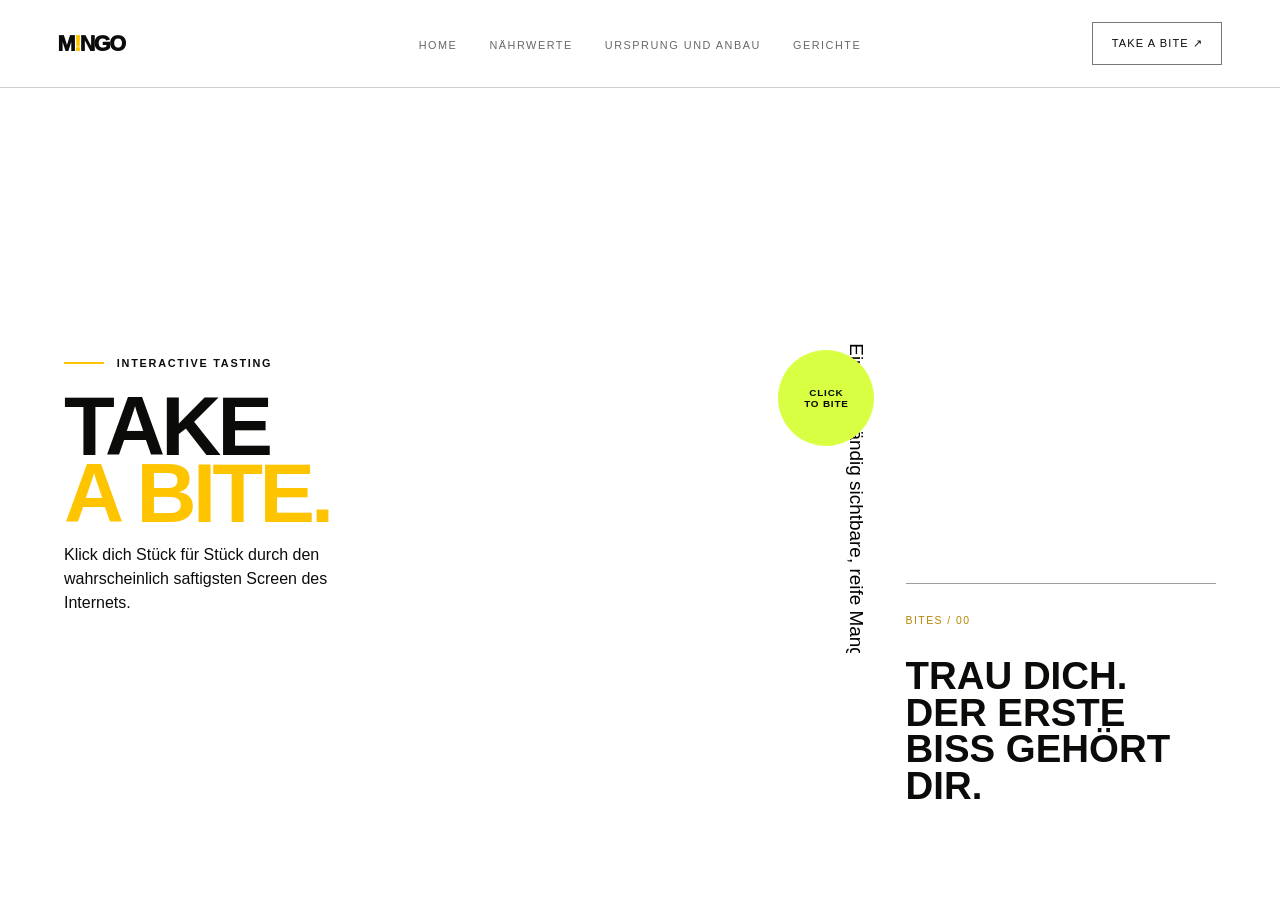
==== bite.html @ fc7bf88c "Add files via upload" ====
<!DOCTYPE html>
<html lang="de">

<head>
    <meta charset="UTF-8">
    <meta name="viewport" content="width=device-width, initial-scale=1.0">
    <title>Take a Bite – M!NGO</title>
    <link rel="stylesheet" href="styles.css">
    <script src="script.js" defer></script>
</head>

<body class="bite-page">

    <main>

        <nav class="site-nav" aria-label="Hauptnavigation">

            <a class="brand" href="index.html">M<span>!</span>NGO</a>

            <ul class="nav-links">
                <li><a href="index.html">Home</a></li>
                <li><a href="nutrition.html">Nährwerte</a></li>
                <li><a href="ursprung.html">Ursprung und Anbau</a></li>
                <li><a href="gerichte.html">Gerichte</a></li>
            </ul>

            <a class="nav-cta active" href="bite.html">Take a bite ↗</a>

        </nav>

        <header class="bite-intro">

            <p class="eyebrow">
                <span></span>
                Interactive tasting
            </p>

            <h1>
                TAKE<br>
                <em>A BITE.</em>
            </h1>

            <p>
                Klick dich Stück für Stück durch den wahrscheinlich saftigsten Screen des Internets.
            </p>

        </header>

        <section class="bite-stage" aria-label="Interaktive Mango">

            <button
                class="bite-target"
                id="bite-target"
                type="button"
                aria-label="Ein Stück von der Mango abbeißen"
            >

                <span class="mango-frame">
                    <img
                        id="bite-image"
                        src="assets/bite-mango.png"
                        alt="Eine vollständig sichtbare, reife Mango"
                    >

                    <span class="bite-marks" aria-hidden="true">
                        <span class="bite-mark bite-mark-one"></span>
                        <span class="bite-mark bite-mark-two"></span>
                        <span class="bite-mark bite-mark-three"></span>
                        <span class="bite-mark bite-mark-four"></span>
                        <span class="bite-mark bite-mark-five"></span>
                    </span>
                </span>

                <span class="click-orbit" id="click-orbit">
                    CLICK<br>
                    TO BITE
                </span>

            </button>

        </section>

        <section class="bite-status" aria-live="polite">

            <p id="bite-count">BITES / 00</p>
            <h2 id="bite-message">Trau dich. Der erste Biss gehört dir.</h2>
            <button id="reset-bite" type="button" hidden>Noch eine Mango ↻</button>

        </section>

    </main>

</body>

</html>
---- styles.css ----
:root {
  --ink: #0b0b09;
  --paper: #f2efe5;
  --mango: #ffc400;
  --acid: #d9ff43;
  --line: rgba(255, 255, 255, 0.22);
  --background: var(--paper);
  --foreground: var(--ink);
  --card: #f8f5eb;
  --card-foreground: var(--ink);
  --popover: #f8f5eb;
  --popover-foreground: var(--ink);
  --primary: var(--ink);
  --primary-foreground: #fff;
  --secondary: var(--mango);
  --secondary-foreground: var(--ink);
  --muted: #ddd8c8;
  --muted-foreground: #5e5b52;
  --accent: var(--acid);
  --accent-foreground: var(--ink);
  --destructive: #d83a20;
  --border: #bdb8a9;
  --input: #bdb8a9;
  --ring: var(--mango);
  --radius: 0.25rem;
}

* {
  box-sizing: border-box;
}

html {
  scroll-behavior: smooth;
}

body {
  margin: 0;
  background: var(--paper);
  color: var(--ink);
  font-family: Arial, Helvetica, sans-serif;
}

a {
  color: inherit;
  text-decoration: none;
}

.hero {
  position: relative;
  min-height: 100svh;
  overflow: hidden;
  isolation: isolate;
  background: #fff;
  color: var(--ink);
}

.hero-image {
  position: absolute;
  inset: 0;
  z-index: -3;
  background: url('assets/hero-mango.png') center/cover no-repeat;
  animation: heroReveal 1.2s cubic-bezier(.16, 1, .3, 1) both;
}

.hero::after {
  content: '';
  position: absolute;
  inset: 0;
  z-index: -2;
  background: linear-gradient(90deg, rgba(255, 255, 255, .96) 0%, rgba(255, 255, 255, .76) 48%, rgba(255, 255, 255, .12));
}

.hero-glow {
  position: absolute;
  z-index: -1;
  width: 30rem;
  height: 30rem;
  left: -20rem;
  top: 25%;
  border-radius: 48% 52% 42% 58%;
  background: var(--mango);
  transform: rotate(-17deg);
}

.site-nav {
  height: 88px;
  display: grid;
  grid-template-columns: 1fr auto 1fr;
  align-items: center;
  gap: 2rem;
  padding: 0 4.5vw;
  border-bottom: 1px solid var(--line);
  position: relative;
  z-index: 10;
}

.brand {
  font-size: 1.35rem;
  font-weight: 950;
  letter-spacing: -.07em;
}

.brand span {
  color: var(--mango);
}

.nav-links {
  display: flex;
  gap: clamp(1.1rem, 2.5vw, 3rem);
  margin: 0;
  padding: 0;
  list-style: none;
}

.nav-links a {
  font-size: .68rem;
  text-transform: uppercase;
  letter-spacing: .14em;
  padding: .5rem 0;
  color: rgba(11, 11, 9, .62);
}

.nav-links a:hover,
.nav-links a.active {
  color: var(--ink);
}

.nav-links a.active {
  border-bottom: 2px solid var(--mango);
}

.nav-cta {
  justify-self: end;
  font-size: .69rem;
  letter-spacing: .1em;
  text-transform: uppercase;
  border: 1px solid rgba(11, 11, 9, .55);
  padding: .85rem 1.15rem;
  transition: .25s ease;
}

.nav-cta:hover {
  background: var(--mango);
  color: var(--ink);
  border-color: var(--mango);
}

.page-dark .nav-links a,
.bite-page .nav-links a,
.origin-page .nav-links a,
.dishes-page .nav-links a {
  color: rgba(255, 255, 255, .66);
}

.page-dark .nav-links a:hover,
.page-dark .nav-links a.active,
.bite-page .nav-links a:hover,
.bite-page .nav-links a.active,
.origin-page .nav-links a:hover,
.origin-page .nav-links a.active,
.dishes-page .nav-links a:hover,
.dishes-page .nav-links a.active {
  color: #fff;
}

.page-dark .nav-cta,
.bite-page .nav-cta,
.origin-page .nav-cta,
.dishes-page .nav-cta {
  border-color: rgba(255, 255, 255, .55);
}

.hero-content {
  max-width: 780px;
  padding: clamp(7rem, 16vh, 11rem) 4.5vw 5rem;
}

.eyebrow {
  display: flex;
  align-items: center;
  gap: .8rem;
  margin: 0 0 1.6rem;
  font-size: .68rem;
  font-weight: 700;
  letter-spacing: .16em;
  text-transform: uppercase;
}

.eyebrow span {
  width: 2.5rem;
  height: 2px;
  background: var(--mango);
}

.hero h1,
.manifesto h2 {
  margin: 0;
  font-family: Impact, Haettenschweiler, 'Arial Narrow Bold', sans-serif;
  font-size: clamp(5rem, 11.8vw, 11rem);
  font-weight: 900;
  line-height: .78;
  letter-spacing: -.045em;
  text-transform: uppercase;
}

.hero h1 em,
.manifesto h2 em {
  color: var(--mango);
  font-style: normal;
}

.hero-content h2 {
  max-width: 39rem;
  margin: 2.2rem 0 0 1vw;
  font-size: clamp(1.25rem, 2vw, 1.8rem);
  line-height: 1.2;
}

.hero-copy {
  max-width: 38rem;
  margin: 1rem 0 0 1vw;
  font-size: clamp(1rem, 1.5vw, 1.2rem);
  line-height: 1.55;
  color: rgba(11, 11, 9, .72);
}

.hero-actions {
  display: flex;
  align-items: center;
  gap: 2.3rem;
  margin: 2rem 0 0 1vw;
}

.button-primary {
  display: inline-flex;
  align-items: center;
  gap: 2.5rem;
  padding: 1.15rem 1.3rem;
  background: var(--mango);
  color: var(--ink);
  text-transform: uppercase;
  font-size: .72rem;
  font-weight: 800;
  letter-spacing: .08em;
  transition: transform .2s ease, background .2s ease;
}

.button-primary:hover {
  background: var(--acid);
  transform: translateY(-3px);
}

.button-primary span {
  font-size: 1rem;
}

.hero-content>.button-primary {
  margin: 2rem 0 0 1vw;
}

.hero-actions p {
  margin: 0;
  color: rgba(11, 11, 9, .48);
  text-transform: uppercase;
  font-size: .58rem;
  line-height: 1.5;
  letter-spacing: .13em;
}

.vertical-label {
  position: absolute;
  right: 1.3rem;
  bottom: 2.5rem;
  margin: 0;
  color: rgba(11, 11, 9, .45);
  font-size: .56rem;
  letter-spacing: .18em;
  writing-mode: vertical-rl;
}

.manifesto {
  display: grid;
  grid-template-columns: .35fr 1.4fr .8fr;
  gap: 4vw;
  min-height: 80vh;
  align-items: center;
  padding: 7rem 5vw;
  position: relative;
  overflow: hidden;
}

.manifesto::before,
.manifesto::after {
  content: '';
  position: absolute;
  z-index: -1;
  background: var(--mango);
}

.manifesto::before {
  width: 14rem;
  height: 23rem;
  left: -10rem;
  top: 20%;
  border-radius: 45% 55% 70% 30%;
  transform: rotate(18deg);
}

.manifesto::after {
  width: 13rem;
  height: 13rem;
  right: -9rem;
  bottom: -2rem;
  border-radius: 60% 40% 30% 70%;
}

.section-number {
  align-self: start;
  font-size: .7rem;
  letter-spacing: .12em;
}

.eyebrow.dark {
  margin-bottom: 2.5rem;
  color: #555148;
}

.manifesto h2 {
  font-size: clamp(3.7rem, 7.5vw, 7.5rem);
  line-height: .83;
}

.manifesto-copy {
  align-self: end;
  padding-bottom: 1rem;
}

.manifesto-copy>p {
  font-size: clamp(1.1rem, 1.6vw, 1.45rem);
  line-height: 1.45;
}

.fruit-comparison {
  padding-left: 1.2rem;
  line-height: 1.7;
}

.manifesto-copy a {
  margin-top: 2rem;
  display: flex;
  justify-content: space-between;
  border-bottom: 1px solid var(--ink);
  padding: 0 0 .8rem;
  font-size: .7rem;
  font-weight: 800;
  letter-spacing: .1em;
  text-transform: uppercase;
}

@keyframes heroReveal {
  from {
    opacity: 0;
    transform: scale(1.06);
  }

  to {
    opacity: 1;
    transform: scale(1);
  }
}

@media (max-width: 850px) {
  .site-nav {
    grid-template-columns: 1fr auto;
    height: 74px;
  }

  .nav-links {
    display: none;
  }

  .hero-content {
    padding-top: 16vh;
  }

  .hero h1 {
    font-size: clamp(4.5rem, 20vw, 8rem);
  }

  .hero-image {
    background-position: 63% center;
    opacity: .78;
  }

  .manifesto {
    grid-template-columns: 1fr;
    gap: 2rem;
    min-height: auto;
  }

  .section-number {
    display: none;
  }

  .manifesto-copy {
    max-width: 34rem;
  }
}

@media (max-width: 520px) {
  .site-nav {
    padding-inline: 1.2rem;
  }

  .nav-cta {
    padding: .7rem .8rem;
    font-size: .58rem;
  }

  .hero-content {
    padding-inline: 1.2rem;
  }

  .hero h1 {
    font-size: 4.25rem;
  }

  .hero-copy,
  .hero-actions {
    margin-left: 0;
  }

  .hero-actions {
    align-items: flex-start;
    flex-direction: column;
    gap: 1.2rem;
  }

  .manifesto {
    padding: 5rem 1.2rem;
  }
}

/* Shared editorial pages */
.page-dark,
.bite-page {
  min-height: 100vh;
  background: var(--ink);
  color: #fff;
}

.page-hero {
  padding: clamp(5rem, 10vw, 9rem) 5vw 4rem;
}

.page-hero h1,
.origin-hero h1,
.bite-page header h1,
.home-bite-cta h2 {
  margin: 0;
  font: 900 clamp(4.4rem, 10vw, 9.5rem)/.8 Impact, Haettenschweiler, 'Arial Narrow Bold', sans-serif;
  letter-spacing: -.045em;
  text-transform: uppercase;
}

.page-hero h1 em,
.origin-hero h1 em,
.bite-page header h1 em,
.home-bite-cta h2 em {
  color: var(--mango);
  font-style: normal;
}

.page-hero>p:last-child {
  max-width: 34rem;
  font-size: 1.15rem;
  line-height: 1.5;
}

/* Nutrition */
.nutrition-hero {
  display: grid;
  grid-template-columns: 1.6fr .7fr;
  align-items: end;
  border-bottom: 1px solid rgba(255, 255, 255, .18);
}

.nutrition-hero .eyebrow {
  grid-column: 1 / -1;
}

.nutrition-hero h1 {
  font-size: clamp(4.4rem, 9vw, 9rem);
}

.nutrition-hero>p:last-child {
  padding-bottom: .5rem;
  color: rgba(255, 255, 255, .65);
}

.nutrient-grid {
  display: grid;
  grid-template-columns: repeat(3, 1fr);
}

.nutrient-card {
  position: relative;
  min-height: 25rem;
  padding: 2rem;
  border-right: 1px solid rgba(255, 255, 255, .16);
  border-bottom: 1px solid rgba(255, 255, 255, .16);
  overflow: hidden;
}

.nutrient-card:nth-child(even) {
  background: #151512;
}

.nutrient-card::after {
  content: '';
  position: absolute;
  width: 7rem;
  height: 7rem;
  right: -4rem;
  bottom: -3rem;
  border-radius: 41% 59% 70% 30%;
  background: var(--mango);
  transform: rotate(22deg);
}

.nutrient-id {
  color: rgba(255, 255, 255, .42);
  font-size: .62rem;
  letter-spacing: .14em;
  text-transform: uppercase;
}

.nutrient-value {
  margin: 4rem 0 2rem;
  font: 900 clamp(4rem, 7vw, 7.5rem)/.8 Impact, sans-serif;
  color: var(--mango);
}

.nutrient-value small {
  margin-left: .45rem;
  font: 700 1rem/1 Arial, sans-serif;
  color: #fff;
  text-transform: uppercase;
}

.nutrient-card h2 {
  margin: 0 0 .7rem;
  font-size: 1.25rem;
  text-transform: uppercase;
}

.nutrient-card>p:last-of-type {
  max-width: 22rem;
  color: rgba(255, 255, 255, .6);
  line-height: 1.5;
}

.nutrition-note {
  margin: 0;
  padding: 2rem 5vw 4rem;
  color: rgba(255, 255, 255, .38);
  font-size: .7rem;
}

/* Origin */
.origin-page {
  color: #fff;
  background: #07120b url('assets/mangoTree.png') center top/cover fixed no-repeat;
}

.origin-page::before {
  content: '';
  position: fixed;
  inset: 0;
  z-index: 0;
  background: rgba(2, 10, 5, .66);
  pointer-events: none;
}

.origin-page>* {
  position: relative;
  z-index: 1;
}

.origin-hero {
  min-height: 78vh;
  display: grid;
  grid-template-columns: 1.35fr .65fr;
  align-items: end;
  gap: 5vw;
  padding: 7rem 5vw 5rem;
}

.origin-hero>p {
  max-width: 31rem;
  padding-bottom: 1rem;
  color: rgba(255, 255, 255, .72);
  font-size: 1.15rem;
  line-height: 1.55;
}

.tree-story {
  display: grid;
  grid-template-columns: 1fr 1fr;
  background: var(--paper);
  color: var(--ink);
  padding: 7vw;
  gap: 7vw;
  align-items: center;
}

.tree-story figure {
  margin: 0;
}

.tree-story img {
  width: 100%;
  max-height: 850px;
  object-fit: cover;
  box-shadow: 2rem 2rem 0 var(--mango);
}

.tree-story figcaption {
  margin-top: 3rem;
  font-size: .65rem;
  text-transform: uppercase;
  letter-spacing: .12em;
}

.tree-copy h2 {
  margin: 1rem 0 2rem;
  font: 900 clamp(4rem, 8vw, 8rem)/.8 Impact, sans-serif;
  text-transform: uppercase;
  letter-spacing: -.04em;
}

.tree-copy>p {
  font-size: 1.1rem;
  line-height: 1.65;
}

.conditions {
  display: grid;
  grid-template-columns: 1fr 1fr;
  gap: 1rem;
  margin-top: 3rem;
  border-top: 1px solid var(--ink);
  padding-top: 1.5rem;
}

.conditions span {
  font: 900 1.7rem/1 Impact, sans-serif;
  text-transform: uppercase;
}

.conditions small {
  font: 400 .62rem/1.2 Arial, sans-serif;
  color: #6b665d;
  letter-spacing: .08em;
}

.timeline {
  background: var(--mango);
  color: var(--ink);
  padding: 6rem 5vw;
}

.timeline article {
  display: grid;
  grid-template-columns: .5fr .9fr 1.2fr;
  gap: 2rem;
  padding: 2rem 0;
  border-top: 1px solid rgba(0, 0, 0, .45);
}

.timeline article>p {
  margin: 0;
  font-size: .68rem;
  letter-spacing: .1em;
  text-transform: uppercase;
}

.timeline h3 {
  margin: 0;
  font-size: 1.6rem;
  text-transform: uppercase;
}

.timeline article>span {
  max-width: 36rem;
  line-height: 1.5;
}

/* Dishes */
.dishes-page {
  min-height: 100vh;
  background: var(--paper);
}

.dishes-page .site-nav {
  background: var(--ink);
  color: #fff;
}

.dishes-hero {
  display: grid;
  grid-template-columns: 1.5fr .55fr;
  align-items: end;
  border-bottom: 1px solid var(--ink);
}

.dishes-hero .eyebrow {
  grid-column: 1/-1;
}

.dishes-hero h1 {
  font-size: clamp(4.4rem, 9vw, 9rem);
}

.dishes-hero>p:last-child {
  padding-bottom: 1rem;
}

.dish {
  display: grid;
  grid-template-columns: .2fr 1fr 1fr .25fr;
  gap: 2rem;
  align-items: center;
  min-height: 10rem;
  padding: 1.6rem 5vw;
  border-bottom: 1px solid var(--ink);
  transition: background .25s, padding .25s;
}

.dish:hover {
  background: var(--mango);
  padding-left: 6vw;
}

.dish-id,
.dish-kicker,
.dish-time {
  font-size: .65rem;
  letter-spacing: .1em;
  text-transform: uppercase;
}

.dish-kicker {
  margin: 0 0 .45rem;
  color: #69645b;
}

.dish h2 {
  margin: 0;
  font: 900 clamp(2rem, 4vw, 4rem)/.9 Impact, sans-serif;
  text-transform: uppercase;
  letter-spacing: -.02em;
}

.ingredients {
  max-width: 27rem;
  line-height: 1.45;
}

.dish-time {
  justify-self: end;
  font-weight: 800;
}

/* Bite experience */
.bite-page {
  position: relative;
  overflow-x: hidden;
  overflow-y: auto;
}

.bite-page main {
  min-height: 100svh;
  display: grid;
  grid-template-columns: minmax(320px, .72fr) minmax(0, 1.28fr);
  grid-template-rows: auto 1fr;
}

.bite-page .site-nav {
  grid-column: 1 / -1;
}

.bite-page header {
  grid-column: 1;
  grid-row: 2;
  align-self: center;
  padding: 3rem 2vw 3rem 5vw;
}

.bite-page header h1 {
  font-size: clamp(4rem, 6.5vw, 7rem);
}

.bite-page header>p:last-child {
  max-width: 34rem;
  color: rgba(255, 255, 255, .6);
  line-height: 1.5;
}

.bite-stage {
  grid-column: 2;
  grid-row: 2;
  display: grid;
  grid-template-columns: 1fr;
  align-content: center;
  gap: 1.5rem;
  min-height: 0;
  padding: 3rem 5vw 3rem 2vw;
}

.bite-target {
  position: relative;
  padding: 0;
  border: 0;
  background: transparent;
  cursor: pointer;
}

.bite-target:focus-visible {
  outline: 3px solid var(--acid);
  outline-offset: 8px;
}

.bite-target:disabled {
  cursor: default;
}

.bite-target img {
  display: block;
  width: 100%;
  max-height: 48vh;
  object-fit: cover;
  object-position: 70% center;
  transition: clip-path .5s cubic-bezier(.16, 1, .3, 1), opacity .4s;
}

.click-orbit {
  position: absolute;
  right: -1.5rem;
  top: -1.5rem;
  display: grid;
  place-items: center;
  width: 6rem;
  height: 6rem;
  border-radius: 50%;
  background: var(--acid);
  color: var(--ink);
  font-size: .62rem;
  font-weight: 900;
  line-height: 1.15;
  letter-spacing: .08em;
  animation: orbit 3s ease-in-out infinite;
}

.bite-status {
  border-top: 1px solid rgba(255, 255, 255, .4);
  padding-top: 1.3rem;
}

.bite-status>p {
  color: var(--mango);
  font-size: .65rem;
  letter-spacing: .14em;
}

.bite-status h2 {
  font: 900 clamp(2rem, 4vw, 4rem)/.95 Impact, sans-serif;
  text-transform: uppercase;
}

.bite-status button {
  border: 1px solid #fff;
  background: transparent;
  color: #fff;
  padding: .9rem 1.2rem;
  text-transform: uppercase;
  letter-spacing: .08em;
  cursor: pointer;
}

@keyframes orbit {
  50% {
    transform: translateY(-8px) rotate(4deg);
  }
}

/* Home final CTA */
.home-bite-cta {
  min-height: 78vh;
  padding: 7rem 5vw;
  display: grid;
  align-content: center;
  background: #fff;
  color: var(--ink);
  border-top: 1px solid var(--ink);
  position: relative;
  overflow: hidden;
}

.home-bite-cta::after {
  content: '';
  position: absolute;
  width: 22rem;
  height: 38rem;
  right: -11rem;
  top: 10%;
  border-radius: 60% 40% 65% 35%;
  background: var(--mango);
  transform: rotate(15deg);
}

.home-bite-cta h2 {
  font-size: clamp(4rem, 9vw, 9rem);
}

.home-bite-cta>a {
  margin-top: 3rem;
  width: fit-content;
  padding: 1.2rem 1.4rem;
  background: var(--mango);
  color: var(--ink);
  font-size: .7rem;
  font-weight: 800;
  letter-spacing: .09em;
  text-transform: uppercase;
}

.home-bite-cta>a span {
  margin-left: 3rem;
}

.site-footer {
  display: flex;
  justify-content: space-between;
  align-items: center;
  gap: 2rem;
  padding: 2rem 5vw;
  background: #fff;
  border-top: 1px solid var(--ink);
  font-size: .7rem;
  letter-spacing: .1em;
  text-transform: uppercase;
}

.site-footer p {
  margin: 0;
}

@media (max-width: 850px) {

  .nutrition-hero,
  .dishes-hero,
  .origin-hero,
  .tree-story,
  .bite-stage {
    grid-template-columns: 1fr;
  }

  .nutrient-grid {
    grid-template-columns: 1fr 1fr;
  }

  .origin-hero {
    min-height: 70vh;
  }

  .tree-story {
    padding: 5rem 1.2rem;
  }

  .tree-story img {
    box-shadow: 1rem 1rem 0 var(--mango);
  }

  .dish {
    grid-template-columns: .15fr 1fr .25fr;
  }

  .ingredients {
    grid-column: 2/3;
    margin-top: -1rem;
  }

  .dish-time {
    grid-column: 3;
    grid-row: 1;
  }

  .bite-page main {
    display: block;
    min-height: 100svh;
  }

  .bite-page header {
    padding: 3.5rem 1.2rem 1.5rem;
  }

  .bite-page header h1 {
    font-size: clamp(4rem, 18vw, 7rem);
  }

  .bite-stage {
    padding: 1rem 1.2rem 4rem;
  }

  .bite-target img {
    max-height: none;
  }
}

@media (max-width: 520px) {

  .page-hero,
  .origin-hero,
  .bite-page header {
    padding-inline: 1.2rem;
  }

  .nutrient-grid {
    grid-template-columns: 1fr;
  }

  .nutrient-card {
    min-height: 21rem;
  }

  .timeline {
    padding-inline: 1.2rem;
  }

  .timeline article {
    grid-template-columns: 1fr;
    gap: .7rem;
  }

  .dish {
    grid-template-columns: .15fr 1fr;
    padding-inline: 1.2rem;
  }

  .dish-time {
    display: none;
  }

  .ingredients {
    grid-column: 2;
  }

  .bite-stage {
    padding-inline: 1.2rem;
  }

  .click-orbit {
    right: -.5rem;
  }

  .home-bite-cta {
    padding-inline: 1.2rem;
  }
}

/* Light nutrition page */
.nutrition-page {
  min-height: 100vh;
  background: #fff;
  color: var(--ink);
}

.nutrition-page .site-nav {
  border-bottom-color: rgba(11, 11, 9, .2);
}

.nutrition-page .nutrition-hero {
  border-bottom-color: var(--ink);
}

.nutrition-page .nutrition-hero>p:last-child {
  color: rgba(11, 11, 9, .65);
}

.nutrition-page .nutrient-card {
  border-right-color: rgba(11, 11, 9, .18);
  border-bottom-color: rgba(11, 11, 9, .18);
}

.nutrition-page .nutrient-card:nth-child(even) {
  background: var(--paper);
}

.nutrition-page .nutrient-id,
.nutrition-page .nutrient-card>p:last-of-type,
.nutrition-page .nutrition-note {
  color: rgba(11, 11, 9, .58);
}

.nutrition-page .nutrient-value small {
  color: var(--ink);
}

/* Light bite experience */
.bite-page {
  min-height: 100vh;
  overflow-x: hidden;
  overflow-y: auto;
  background: #fff;
  color: var(--ink);
}

.bite-page main {
  position: relative;
  min-height: 100svh;
  display: grid;
  grid-template-columns: minmax(15rem, 1fr) minmax(22rem, 1.2fr) minmax(15rem, 1fr);
  grid-template-rows: auto 1fr;
}

.bite-page .site-nav {
  grid-column: 1 / -1;
  grid-row: 1;
  border-bottom-color: rgba(11, 11, 9, .2);
}

.bite-page .nav-links a {
  color: rgba(11, 11, 9, .62);
}

.bite-page .nav-links a:hover,
.bite-page .nav-links a.active {
  color: var(--ink);
}

.bite-page .nav-cta {
  border-color: rgba(11, 11, 9, .55);
}

.bite-intro {
  grid-column: 1;
  grid-row: 2;
  align-self: center;
  padding: 3rem 2vw 3rem 5vw;
}

.bite-page .bite-intro h1 {
  margin: 0;
  font: 900 clamp(4rem, 6.5vw, 7rem)/.8 Impact, Haettenschweiler, 'Arial Narrow Bold', sans-serif;
  letter-spacing: -.045em;
  text-transform: uppercase;
}

.bite-page .bite-intro h1 em {
  color: var(--mango);
  font-style: normal;
}

.bite-page .bite-intro>p:last-child {
  max-width: 26rem;
  color: var(--ink);
  line-height: 1.5;
}

.bite-stage {
  grid-column: 2;
  grid-row: 2;
  display: grid;
  place-items: center;
  min-width: 0;
  padding: 2rem;
}

.bite-target {
  position: relative;
  width: min(100%, 32rem);
  padding: 0;
  border: 0;
  background: transparent;
  cursor: pointer;
}

.bite-target:focus-visible {
  outline: 3px solid var(--mango);
  outline-offset: 8px;
}

.bite-target:disabled {
  cursor: default;
}

.mango-frame {
  position: relative;
  display: block;
  width: 100%;
  aspect-ratio: 2 / 3;
  overflow: hidden;
}

.bite-target img {
  display: block;
  width: 100%;
  height: 100%;
  object-fit: contain;
}

.bite-marks,
.bite-mark {
  position: absolute;
  inset: 0;
  display: block;
  pointer-events: none;
}

.bite-mark {
  inset: auto;
  width: 3.7rem;
  height: 3.7rem;
  border-radius: 50%;
  background: #fff;
  opacity: 0;
  transform: scale(.2);
  transition: opacity .18s ease, transform .42s cubic-bezier(.16, 1, .3, 1);
}

.bite-mark::before,
.bite-mark::after {
  content: '';
  position: absolute;
  border-radius: 50%;
  background: #fff;
}

.bite-mark::before {
  width: 92%;
  height: 92%;
  left: -48%;
  top: 45%;
}

.bite-mark::after {
  width: 78%;
  height: 78%;
  left: 20%;
  top: 74%;
}

.bite-mark.visible {
  opacity: 1;
  transform: scale(1);
}

.bite-mark-one {
  right: 14%;
  top: 23%;
}

.bite-mark-two {
  left: 15%;
  top: 39%;
  transform-origin: left center;
}

.bite-mark-three {
  right: 11%;
  top: 50%;
  width: 4.4rem;
  height: 4.4rem;
}

.bite-mark-four {
  left: 18%;
  top: 65%;
  width: 4.8rem;
  height: 4.8rem;
}

.bite-mark-five {
  right: 25%;
  top: 71%;
  width: 5.4rem;
  height: 5.4rem;
}

.click-orbit {
  position: absolute;
  right: -1rem;
  top: 12%;
  display: grid;
  place-items: center;
  width: 6rem;
  height: 6rem;
  border-radius: 50%;
  background: var(--acid);
  color: var(--ink);
  font-size: .62rem;
  font-weight: 900;
  line-height: 1.15;
  letter-spacing: .08em;
  animation: orbit 3s ease-in-out infinite;
}

.bite-status {
  grid-column: 3;
  grid-row: 2;
  align-self: end;
  margin: 0 5vw 4rem 2vw;
  border-top: 1px solid rgba(11, 11, 9, .4);
  padding-top: 1.3rem;
}

.bite-status>p {
  color: #b78300;
  font-size: .65rem;
  letter-spacing: .14em;
}

.bite-status h2 {
  font: 900 clamp(1.8rem, 3vw, 3.3rem)/.95 Impact, sans-serif;
  text-transform: uppercase;
}

.bite-status button {
  border: 1px solid var(--ink);
  background: transparent;
  color: var(--ink);
  padding: .9rem 1.2rem;
  text-transform: uppercase;
  letter-spacing: .08em;
  cursor: pointer;
}

@media (max-width: 980px) {
  .bite-page main {
    grid-template-columns: 1fr 1.2fr;
    grid-template-rows: auto auto auto;
  }

  .bite-intro {
    grid-column: 1;
    grid-row: 2;
  }

  .bite-stage {
    grid-column: 2;
    grid-row: 2 / 4;
  }

  .bite-status {
    grid-column: 1;
    grid-row: 3;
    align-self: start;
    margin: 0 2vw 3rem 5vw;
  }
}

@media (max-width: 700px) {
  .bite-page main {
    display: block;
  }

  .bite-intro {
    padding: 3.5rem 1.2rem 1rem;
  }

  .bite-stage {
    padding: 1rem 2rem;
  }

  .bite-target {
    width: min(100%, 25rem);
  }

  .bite-status {
    margin: 1rem 1.2rem 3rem;
  }

  .click-orbit {
    right: -1rem;
  }
}

/* Bite refinement: horizontal fruit and advancing zigzag */
.nav-cta {
  background: #fff;
  color: var(--ink);
}

.nav-cta:hover {
  background: var(--mango);
  border-color: var(--mango);
}

.bite-target {
  width: min(115%, 44rem);
}

.mango-frame {
  aspect-ratio: 3 / 2;
}

.bite-target img {
  position: absolute;
  left: 16.666%;
  top: 0;
  width: 66.666%;
  height: 100%;
  object-fit: contain;
  transform: rotate(90deg) scale(1.42);
}

.bite-mark {
  display: none;
}

.bite-marks::before {
  content: '';
  position: absolute;
  z-index: 2;
  top: 0;
  right: -1px;
  width: 0;
  height: 100%;
  background: #fff;
  clip-path: polygon(100% 0,
      22% 0,
      0 10%,
      27% 21%,
      0 32%,
      27% 43%,
      0 54%,
      27% 65%,
      0 76%,
      27% 88%,
      0 100%,
      100% 100%);
  transition: width .55s cubic-bezier(.16, 1, .3, 1);
}

.bite-target[data-stage="1"] .bite-marks::before {
  width: 24%;
}

.bite-target[data-stage="2"] .bite-marks::before {
  width: 40%;
}

.bite-target[data-stage="3"] .bite-marks::before {
  width: 57%;
}

.bite-target[data-stage="4"] .bite-marks::before {
  width: 75%;
}

.bite-target[data-stage="5"] .bite-marks::before {
  width: 100%;
  clip-path: none;
}

.click-orbit {
  right: 1%;
  top: 5%;
  z-index: 5;
}

.click-orbit[hidden],
.bite-status button[hidden] {
  display: none !important;
}

@media (max-width: 700px) {
  .bite-target {
    width: min(110%, 32rem);
  }
}
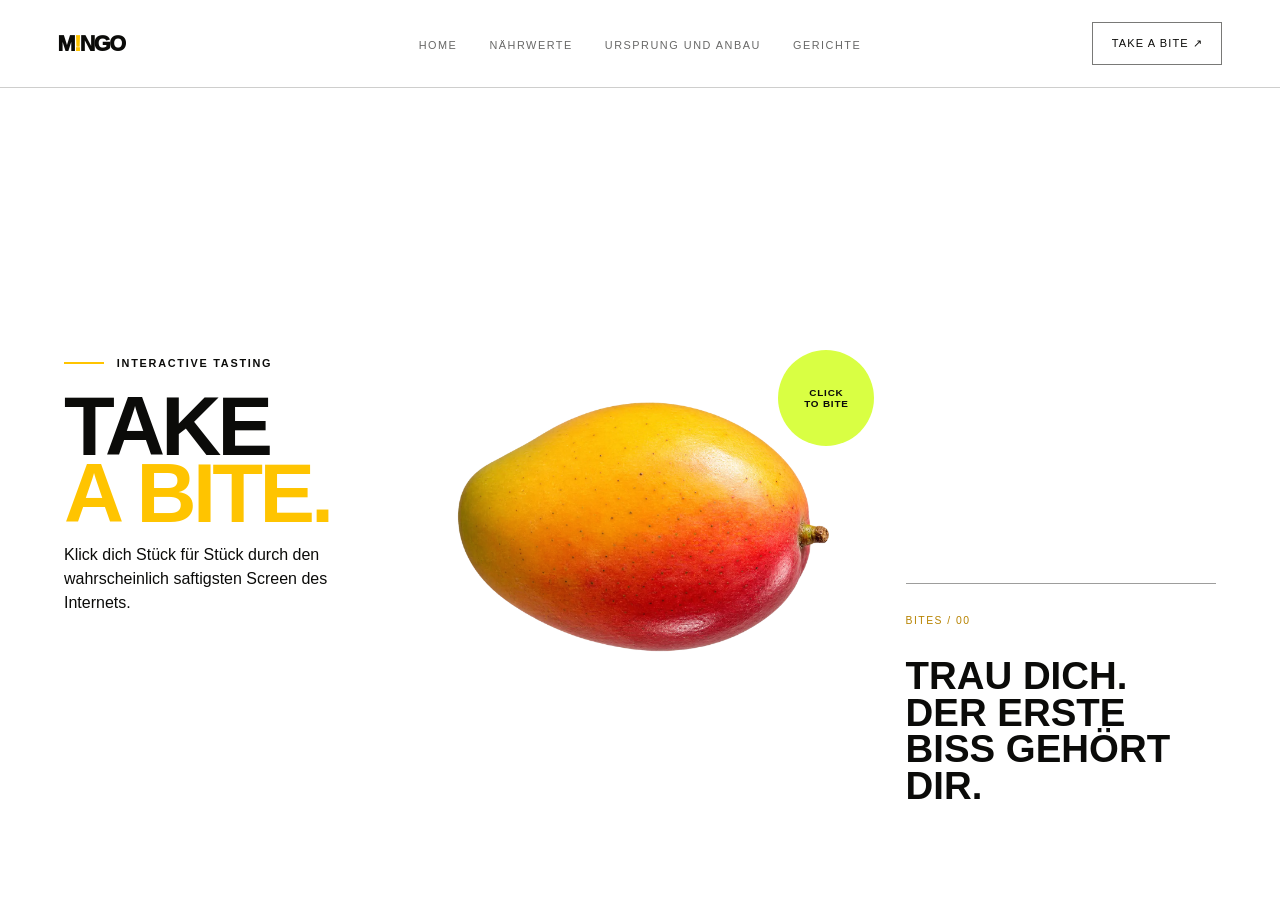
==== commit 279b16f2: "changedImgs" ====
--- a/bite.html
+++ b/bite.html
@@ -58,7 +58,7 @@
                 <span class="mango-frame">
                     <img
                         id="bite-image"
-                        src="assets/bite-mango.png"
+                        src="assets/bite-mango.webp"
                         alt="Eine vollständig sichtbare, reife Mango"
                     >
 
--- a/styles.css
+++ b/styles.css
@@ -1,157 +1,32 @@
 :root {
-  --ink: #0b0b09;
-  --paper: #f2efe5;
-  --mango: #ffc400;
-  --acid: #d9ff43;
-  --line: rgba(255, 255, 255, 0.22);
-  --background: var(--paper);
-  --foreground: var(--ink);
-  --card: #f8f5eb;
-  --card-foreground: var(--ink);
-  --popover: #f8f5eb;
-  --popover-foreground: var(--ink);
-  --primary: var(--ink);
-  --primary-foreground: #fff;
-  --secondary: var(--mango);
-  --secondary-foreground: var(--ink);
-  --muted: #ddd8c8;
-  --muted-foreground: #5e5b52;
-  --accent: var(--acid);
-  --accent-foreground: var(--ink);
-  --destructive: #d83a20;
-  --border: #bdb8a9;
-  --input: #bdb8a9;
-  --ring: var(--mango);
-  --radius: 0.25rem;
-}
-
-* {
-  box-sizing: border-box;
-}
-
-html {
-  scroll-behavior: smooth;
-}
-
-body {
-  margin: 0;
-  background: var(--paper);
-  color: var(--ink);
-  font-family: Arial, Helvetica, sans-serif;
-}
-
-a {
-  color: inherit;
-  text-decoration: none;
-}
-
-.hero {
-  position: relative;
-  min-height: 100svh;
-  overflow: hidden;
-  isolation: isolate;
-  background: #fff;
-  color: var(--ink);
-}
-
-.hero-image {
-  position: absolute;
-  inset: 0;
-  z-index: -3;
-  background: url('assets/hero-mango.png') center/cover no-repeat;
-  animation: heroReveal 1.2s cubic-bezier(.16, 1, .3, 1) both;
-}
-
-.hero::after {
-  content: '';
-  position: absolute;
-  inset: 0;
-  z-index: -2;
-  background: linear-gradient(90deg, rgba(255, 255, 255, .96) 0%, rgba(255, 255, 255, .76) 48%, rgba(255, 255, 255, .12));
-}
-
-.hero-glow {
-  position: absolute;
-  z-index: -1;
-  width: 30rem;
-  height: 30rem;
-  left: -20rem;
-  top: 25%;
-  border-radius: 48% 52% 42% 58%;
-  background: var(--mango);
-  transform: rotate(-17deg);
-}
-
-.site-nav {
-  height: 88px;
-  display: grid;
-  grid-template-columns: 1fr auto 1fr;
-  align-items: center;
-  gap: 2rem;
-  padding: 0 4.5vw;
-  border-bottom: 1px solid var(--line);
-  position: relative;
-  z-index: 10;
-}
-
-.brand {
-  font-size: 1.35rem;
-  font-weight: 950;
-  letter-spacing: -.07em;
-}
-
-.brand span {
-  color: var(--mango);
-}
-
-.nav-links {
-  display: flex;
-  gap: clamp(1.1rem, 2.5vw, 3rem);
-  margin: 0;
-  padding: 0;
-  list-style: none;
-}
-
-.nav-links a {
-  font-size: .68rem;
-  text-transform: uppercase;
-  letter-spacing: .14em;
-  padding: .5rem 0;
-  color: rgba(11, 11, 9, .62);
-}
-
-.nav-links a:hover,
-.nav-links a.active {
-  color: var(--ink);
-}
-
-.nav-links a.active {
-  border-bottom: 2px solid var(--mango);
-}
-
-.nav-cta {
-  justify-self: end;
-  font-size: .69rem;
-  letter-spacing: .1em;
-  text-transform: uppercase;
-  border: 1px solid rgba(11, 11, 9, .55);
-  padding: .85rem 1.15rem;
-  transition: .25s ease;
-}
-
-.nav-cta:hover {
-  background: var(--mango);
-  color: var(--ink);
-  border-color: var(--mango);
-}
-
+  --ink: #0b0b09; --paper: #f2efe5; --mango: #ffc400; --acid: #d9ff43; --line: rgba(255, 255, 255, 0.22);
+  --background: var(--paper); --foreground: var(--ink); --card: #f8f5eb; --card-foreground: var(--ink);
+  --popover: #f8f5eb; --popover-foreground: var(--ink); --primary: var(--ink); --primary-foreground: #fff;
+  --secondary: var(--mango); --secondary-foreground: var(--ink); --muted: #ddd8c8; --muted-foreground: #5e5b52;
+  --accent: var(--acid); --accent-foreground: var(--ink); --destructive: #d83a20; --border: #bdb8a9;
+  --input: #bdb8a9; --ring: var(--mango); --radius: 0.25rem;
+}
+* { box-sizing: border-box; }
+html { scroll-behavior: smooth; }
+body { margin: 0; background: var(--paper); color: var(--ink); font-family: Arial, Helvetica, sans-serif; }
+a { color: inherit; text-decoration: none; }
+.hero { position: relative; min-height: 100svh; overflow: hidden; isolation: isolate; background: #fff; color: var(--ink); }
+.hero-image { position: absolute; inset: 0; z-index: -3; background: url('assets/hero-mango.webp') center/cover no-repeat; animation: heroReveal 1.2s cubic-bezier(.16,1,.3,1) both; }
+.hero::after { content: ''; position: absolute; inset: 0; z-index: -2; background: linear-gradient(90deg, rgba(255,255,255,.96) 0%, rgba(255,255,255,.76) 48%, rgba(255,255,255,.12)); }
+.hero-glow { position: absolute; z-index: -1; width: 30rem; height: 30rem; left: -20rem; top: 25%; border-radius: 48% 52% 42% 58%; background: var(--mango); transform: rotate(-17deg); }
+.site-nav { height: 88px; display: grid; grid-template-columns: 1fr auto 1fr; align-items: center; gap: 2rem; padding: 0 4.5vw; border-bottom: 1px solid var(--line); position: relative; z-index: 10; }
+.brand { font-size: 1.35rem; font-weight: 950; letter-spacing: -.07em; }
+.brand span { color: var(--mango); }
+.nav-links { display: flex; gap: clamp(1.1rem, 2.5vw, 3rem); margin: 0; padding: 0; list-style: none; }
+.nav-links a { font-size: .68rem; text-transform: uppercase; letter-spacing: .14em; padding: .5rem 0; color: rgba(11,11,9,.62); }
+.nav-links a:hover, .nav-links a.active { color: var(--ink); }
+.nav-links a.active { border-bottom: 2px solid var(--mango); }
+.nav-cta { justify-self: end; font-size: .69rem; letter-spacing: .1em; text-transform: uppercase; border: 1px solid rgba(11,11,9,.55); padding: .85rem 1.15rem; transition: .25s ease; }
+.nav-cta:hover { background: var(--mango); color: var(--ink); border-color: var(--mango); }
 .page-dark .nav-links a,
 .bite-page .nav-links a,
 .origin-page .nav-links a,
-.dishes-page .nav-links a {
-  color: rgba(255, 255, 255, .66);
-}
-
+.dishes-page .nav-links a { color: rgba(255,255,255,.66); }
 .page-dark .nav-links a:hover,
 .page-dark .nav-links a.active,
 .bite-page .nav-links a:hover,
@@ -159,914 +34,164 @@
 .origin-page .nav-links a:hover,
 .origin-page .nav-links a.active,
 .dishes-page .nav-links a:hover,
-.dishes-page .nav-links a.active {
-  color: #fff;
-}
-
+.dishes-page .nav-links a.active { color: #fff; }
 .page-dark .nav-cta,
 .bite-page .nav-cta,
 .origin-page .nav-cta,
-.dishes-page .nav-cta {
-  border-color: rgba(255, 255, 255, .55);
-}
-
-.hero-content {
-  max-width: 780px;
-  padding: clamp(7rem, 16vh, 11rem) 4.5vw 5rem;
-}
-
-.eyebrow {
-  display: flex;
-  align-items: center;
-  gap: .8rem;
-  margin: 0 0 1.6rem;
-  font-size: .68rem;
-  font-weight: 700;
-  letter-spacing: .16em;
-  text-transform: uppercase;
-}
-
-.eyebrow span {
-  width: 2.5rem;
-  height: 2px;
-  background: var(--mango);
-}
-
-.hero h1,
-.manifesto h2 {
-  margin: 0;
-  font-family: Impact, Haettenschweiler, 'Arial Narrow Bold', sans-serif;
-  font-size: clamp(5rem, 11.8vw, 11rem);
-  font-weight: 900;
-  line-height: .78;
-  letter-spacing: -.045em;
-  text-transform: uppercase;
-}
-
-.hero h1 em,
-.manifesto h2 em {
-  color: var(--mango);
-  font-style: normal;
-}
-
-.hero-content h2 {
-  max-width: 39rem;
-  margin: 2.2rem 0 0 1vw;
-  font-size: clamp(1.25rem, 2vw, 1.8rem);
-  line-height: 1.2;
-}
-
-.hero-copy {
-  max-width: 38rem;
-  margin: 1rem 0 0 1vw;
-  font-size: clamp(1rem, 1.5vw, 1.2rem);
-  line-height: 1.55;
-  color: rgba(11, 11, 9, .72);
-}
-
-.hero-actions {
-  display: flex;
-  align-items: center;
-  gap: 2.3rem;
-  margin: 2rem 0 0 1vw;
-}
-
-.button-primary {
-  display: inline-flex;
-  align-items: center;
-  gap: 2.5rem;
-  padding: 1.15rem 1.3rem;
-  background: var(--mango);
-  color: var(--ink);
-  text-transform: uppercase;
-  font-size: .72rem;
-  font-weight: 800;
-  letter-spacing: .08em;
-  transition: transform .2s ease, background .2s ease;
-}
-
-.button-primary:hover {
-  background: var(--acid);
-  transform: translateY(-3px);
-}
-
-.button-primary span {
-  font-size: 1rem;
-}
-
-.hero-content>.button-primary {
-  margin: 2rem 0 0 1vw;
-}
-
-.hero-actions p {
-  margin: 0;
-  color: rgba(11, 11, 9, .48);
-  text-transform: uppercase;
-  font-size: .58rem;
-  line-height: 1.5;
-  letter-spacing: .13em;
-}
-
-.vertical-label {
-  position: absolute;
-  right: 1.3rem;
-  bottom: 2.5rem;
-  margin: 0;
-  color: rgba(11, 11, 9, .45);
-  font-size: .56rem;
-  letter-spacing: .18em;
-  writing-mode: vertical-rl;
-}
-
-.manifesto {
-  display: grid;
-  grid-template-columns: .35fr 1.4fr .8fr;
-  gap: 4vw;
-  min-height: 80vh;
-  align-items: center;
-  padding: 7rem 5vw;
-  position: relative;
-  overflow: hidden;
-}
-
-.manifesto::before,
-.manifesto::after {
-  content: '';
-  position: absolute;
-  z-index: -1;
-  background: var(--mango);
-}
-
-.manifesto::before {
-  width: 14rem;
-  height: 23rem;
-  left: -10rem;
-  top: 20%;
-  border-radius: 45% 55% 70% 30%;
-  transform: rotate(18deg);
-}
-
-.manifesto::after {
-  width: 13rem;
-  height: 13rem;
-  right: -9rem;
-  bottom: -2rem;
-  border-radius: 60% 40% 30% 70%;
-}
-
-.section-number {
-  align-self: start;
-  font-size: .7rem;
-  letter-spacing: .12em;
-}
-
-.eyebrow.dark {
-  margin-bottom: 2.5rem;
-  color: #555148;
-}
-
-.manifesto h2 {
-  font-size: clamp(3.7rem, 7.5vw, 7.5rem);
-  line-height: .83;
-}
-
-.manifesto-copy {
-  align-self: end;
-  padding-bottom: 1rem;
-}
-
-.manifesto-copy>p {
-  font-size: clamp(1.1rem, 1.6vw, 1.45rem);
-  line-height: 1.45;
-}
-
-.fruit-comparison {
-  padding-left: 1.2rem;
-  line-height: 1.7;
-}
-
-.manifesto-copy a {
-  margin-top: 2rem;
-  display: flex;
-  justify-content: space-between;
-  border-bottom: 1px solid var(--ink);
-  padding: 0 0 .8rem;
-  font-size: .7rem;
-  font-weight: 800;
-  letter-spacing: .1em;
-  text-transform: uppercase;
-}
-
-@keyframes heroReveal {
-  from {
-    opacity: 0;
-    transform: scale(1.06);
-  }
-
-  to {
-    opacity: 1;
-    transform: scale(1);
-  }
-}
-
+.dishes-page .nav-cta { border-color: rgba(255,255,255,.55); }
+.hero-content { max-width: 780px; padding: clamp(7rem, 16vh, 11rem) 4.5vw 5rem; }
+.eyebrow { display: flex; align-items: center; gap: .8rem; margin: 0 0 1.6rem; font-size: .68rem; font-weight: 700; letter-spacing: .16em; text-transform: uppercase; }
+.eyebrow span { width: 2.5rem; height: 2px; background: var(--mango); }
+.hero h1, .manifesto h2 { margin: 0; font-family: Impact, Haettenschweiler, 'Arial Narrow Bold', sans-serif; font-size: clamp(5rem, 11.8vw, 11rem); font-weight: 900; line-height: .78; letter-spacing: -.045em; text-transform: uppercase; }
+.hero h1 em, .manifesto h2 em { color: var(--mango); font-style: normal; }
+.hero-content h2 { max-width: 39rem; margin: 2.2rem 0 0 1vw; font-size: clamp(1.25rem, 2vw, 1.8rem); line-height: 1.2; }
+.hero-copy { max-width: 38rem; margin: 1rem 0 0 1vw; font-size: clamp(1rem, 1.5vw, 1.2rem); line-height: 1.55; color: rgba(11,11,9,.72); }
+.hero-actions { display: flex; align-items: center; gap: 2.3rem; margin: 2rem 0 0 1vw; }
+.button-primary { display: inline-flex; align-items: center; gap: 2.5rem; padding: 1.15rem 1.3rem; background: var(--mango); color: var(--ink); text-transform: uppercase; font-size: .72rem; font-weight: 800; letter-spacing: .08em; transition: transform .2s ease, background .2s ease; }
+.button-primary:hover { background: var(--acid); transform: translateY(-3px); }
+.button-primary span { font-size: 1rem; }
+.hero-content > .button-primary { margin: 2rem 0 0 1vw; }
+.hero-actions p { margin: 0; color: rgba(11,11,9,.48); text-transform: uppercase; font-size: .58rem; line-height: 1.5; letter-spacing: .13em; }
+.vertical-label { position: absolute; right: 1.3rem; bottom: 2.5rem; margin: 0; color: rgba(11,11,9,.45); font-size: .56rem; letter-spacing: .18em; writing-mode: vertical-rl; }
+.manifesto { display: grid; grid-template-columns: .35fr 1.4fr .8fr; gap: 4vw; min-height: 80vh; align-items: center; padding: 7rem 5vw; position: relative; overflow: hidden; }
+.manifesto::before, .manifesto::after { content: ''; position: absolute; z-index: -1; background: var(--mango); }
+.manifesto::before { width: 14rem; height: 23rem; left: -10rem; top: 20%; border-radius: 45% 55% 70% 30%; transform: rotate(18deg); }
+.manifesto::after { width: 13rem; height: 13rem; right: -9rem; bottom: -2rem; border-radius: 60% 40% 30% 70%; }
+.section-number { align-self: start; font-size: .7rem; letter-spacing: .12em; }
+.eyebrow.dark { margin-bottom: 2.5rem; color: #555148; }
+.manifesto h2 { font-size: clamp(3.7rem, 7.5vw, 7.5rem); line-height: .83; }
+.manifesto-copy { align-self: end; padding-bottom: 1rem; }
+.manifesto-copy > p { font-size: clamp(1.1rem, 1.6vw, 1.45rem); line-height: 1.45; }
+.fruit-comparison { padding-left: 1.2rem; line-height: 1.7; }
+.manifesto-copy a { margin-top: 2rem; display: flex; justify-content: space-between; border-bottom: 1px solid var(--ink); padding: 0 0 .8rem; font-size: .7rem; font-weight: 800; letter-spacing: .1em; text-transform: uppercase; }
+@keyframes heroReveal { from { opacity: 0; transform: scale(1.06); } to { opacity: 1; transform: scale(1); } }
 @media (max-width: 850px) {
-  .site-nav {
-    grid-template-columns: 1fr auto;
-    height: 74px;
-  }
-
-  .nav-links {
-    display: none;
-  }
-
-  .hero-content {
-    padding-top: 16vh;
-  }
-
-  .hero h1 {
-    font-size: clamp(4.5rem, 20vw, 8rem);
-  }
-
-  .hero-image {
-    background-position: 63% center;
-    opacity: .78;
-  }
-
-  .manifesto {
-    grid-template-columns: 1fr;
-    gap: 2rem;
-    min-height: auto;
-  }
-
-  .section-number {
-    display: none;
-  }
-
-  .manifesto-copy {
-    max-width: 34rem;
-  }
-}
-
+  .site-nav { grid-template-columns: 1fr auto; height: 74px; } .nav-links { display: none; } .hero-content { padding-top: 16vh; }
+  .hero h1 { font-size: clamp(4.5rem, 20vw, 8rem); } .hero-image { background-position: 63% center; opacity: .78; }
+  .manifesto { grid-template-columns: 1fr; gap: 2rem; min-height: auto; } .section-number { display: none; } .manifesto-copy { max-width: 34rem; }
+}
 @media (max-width: 520px) {
-  .site-nav {
-    padding-inline: 1.2rem;
-  }
-
-  .nav-cta {
-    padding: .7rem .8rem;
-    font-size: .58rem;
-  }
-
-  .hero-content {
-    padding-inline: 1.2rem;
-  }
-
-  .hero h1 {
-    font-size: 4.25rem;
-  }
-
-  .hero-copy,
-  .hero-actions {
-    margin-left: 0;
-  }
-
-  .hero-actions {
-    align-items: flex-start;
-    flex-direction: column;
-    gap: 1.2rem;
-  }
-
-  .manifesto {
-    padding: 5rem 1.2rem;
-  }
+  .site-nav { padding-inline: 1.2rem; } .nav-cta { padding: .7rem .8rem; font-size: .58rem; } .hero-content { padding-inline: 1.2rem; }
+  .hero h1 { font-size: 4.25rem; } .hero-copy, .hero-actions { margin-left: 0; } .hero-actions { align-items: flex-start; flex-direction: column; gap: 1.2rem; }
+  .manifesto { padding: 5rem 1.2rem; }
 }
 
 /* Shared editorial pages */
-.page-dark,
-.bite-page {
-  min-height: 100vh;
-  background: var(--ink);
-  color: #fff;
-}
-
-.page-hero {
-  padding: clamp(5rem, 10vw, 9rem) 5vw 4rem;
-}
-
-.page-hero h1,
-.origin-hero h1,
-.bite-page header h1,
-.home-bite-cta h2 {
-  margin: 0;
-  font: 900 clamp(4.4rem, 10vw, 9.5rem)/.8 Impact, Haettenschweiler, 'Arial Narrow Bold', sans-serif;
-  letter-spacing: -.045em;
-  text-transform: uppercase;
-}
-
-.page-hero h1 em,
-.origin-hero h1 em,
-.bite-page header h1 em,
-.home-bite-cta h2 em {
-  color: var(--mango);
-  font-style: normal;
-}
-
-.page-hero>p:last-child {
-  max-width: 34rem;
-  font-size: 1.15rem;
-  line-height: 1.5;
-}
+.page-dark, .bite-page { min-height: 100vh; background: var(--ink); color: #fff; }
+.page-hero { padding: clamp(5rem, 10vw, 9rem) 5vw 4rem; }
+.page-hero h1, .origin-hero h1, .bite-page header h1, .home-bite-cta h2 {
+  margin: 0; font: 900 clamp(4.4rem, 10vw, 9.5rem)/.8 Impact, Haettenschweiler, 'Arial Narrow Bold', sans-serif;
+  letter-spacing: -.045em; text-transform: uppercase;
+}
+.page-hero h1 em, .origin-hero h1 em, .bite-page header h1 em, .home-bite-cta h2 em { color: var(--mango); font-style: normal; }
+.page-hero > p:last-child { max-width: 34rem; font-size: 1.15rem; line-height: 1.5; }
 
 /* Nutrition */
-.nutrition-hero {
-  display: grid;
-  grid-template-columns: 1.6fr .7fr;
-  align-items: end;
-  border-bottom: 1px solid rgba(255, 255, 255, .18);
-}
-
-.nutrition-hero .eyebrow {
-  grid-column: 1 / -1;
-}
-
-.nutrition-hero h1 {
-  font-size: clamp(4.4rem, 9vw, 9rem);
-}
-
-.nutrition-hero>p:last-child {
-  padding-bottom: .5rem;
-  color: rgba(255, 255, 255, .65);
-}
-
-.nutrient-grid {
-  display: grid;
-  grid-template-columns: repeat(3, 1fr);
-}
-
-.nutrient-card {
-  position: relative;
-  min-height: 25rem;
-  padding: 2rem;
-  border-right: 1px solid rgba(255, 255, 255, .16);
-  border-bottom: 1px solid rgba(255, 255, 255, .16);
-  overflow: hidden;
-}
-
-.nutrient-card:nth-child(even) {
-  background: #151512;
-}
-
-.nutrient-card::after {
-  content: '';
-  position: absolute;
-  width: 7rem;
-  height: 7rem;
-  right: -4rem;
-  bottom: -3rem;
-  border-radius: 41% 59% 70% 30%;
-  background: var(--mango);
-  transform: rotate(22deg);
-}
-
-.nutrient-id {
-  color: rgba(255, 255, 255, .42);
-  font-size: .62rem;
-  letter-spacing: .14em;
-  text-transform: uppercase;
-}
-
-.nutrient-value {
-  margin: 4rem 0 2rem;
-  font: 900 clamp(4rem, 7vw, 7.5rem)/.8 Impact, sans-serif;
-  color: var(--mango);
-}
-
-.nutrient-value small {
-  margin-left: .45rem;
-  font: 700 1rem/1 Arial, sans-serif;
-  color: #fff;
-  text-transform: uppercase;
-}
-
-.nutrient-card h2 {
-  margin: 0 0 .7rem;
-  font-size: 1.25rem;
-  text-transform: uppercase;
-}
-
-.nutrient-card>p:last-of-type {
-  max-width: 22rem;
-  color: rgba(255, 255, 255, .6);
-  line-height: 1.5;
-}
-
-.nutrition-note {
-  margin: 0;
-  padding: 2rem 5vw 4rem;
-  color: rgba(255, 255, 255, .38);
-  font-size: .7rem;
-}
+.nutrition-hero { display: grid; grid-template-columns: 1.6fr .7fr; align-items: end; border-bottom: 1px solid rgba(255,255,255,.18); }
+.nutrition-hero .eyebrow { grid-column: 1 / -1; }
+.nutrition-hero h1 { font-size: clamp(4.4rem, 9vw, 9rem); }
+.nutrition-hero > p:last-child { padding-bottom: .5rem; color: rgba(255,255,255,.65); }
+.nutrient-grid { display: grid; grid-template-columns: repeat(3,1fr); }
+.nutrient-card { position: relative; min-height: 25rem; padding: 2rem; border-right: 1px solid rgba(255,255,255,.16); border-bottom: 1px solid rgba(255,255,255,.16); overflow: hidden; }
+.nutrient-card:nth-child(even) { background: #151512; }
+.nutrient-card::after { content: ''; position: absolute; width: 7rem; height: 7rem; right: -4rem; bottom: -3rem; border-radius: 41% 59% 70% 30%; background: var(--mango); transform: rotate(22deg); }
+.nutrient-id { color: rgba(255,255,255,.42); font-size: .62rem; letter-spacing: .14em; text-transform: uppercase; }
+.nutrient-value { margin: 4rem 0 2rem; font: 900 clamp(4rem,7vw,7.5rem)/.8 Impact, sans-serif; color: var(--mango); }
+.nutrient-value small { margin-left: .45rem; font: 700 1rem/1 Arial, sans-serif; color: #fff; text-transform: uppercase; }
+.nutrient-card h2 { margin: 0 0 .7rem; font-size: 1.25rem; text-transform: uppercase; }
+.nutrient-card > p:last-of-type { max-width: 22rem; color: rgba(255,255,255,.6); line-height: 1.5; }
+.nutrition-note { margin: 0; padding: 2rem 5vw 4rem; color: rgba(255,255,255,.38); font-size: .7rem; }
 
 /* Origin */
-.origin-page {
-  color: #fff;
-  background: #07120b url('assets/mangoTree.png') center top/cover fixed no-repeat;
-}
-
-.origin-page::before {
-  content: '';
-  position: fixed;
-  inset: 0;
-  z-index: 0;
-  background: rgba(2, 10, 5, .66);
-  pointer-events: none;
-}
-
-.origin-page>* {
-  position: relative;
-  z-index: 1;
-}
-
-.origin-hero {
-  min-height: 78vh;
-  display: grid;
-  grid-template-columns: 1.35fr .65fr;
-  align-items: end;
-  gap: 5vw;
-  padding: 7rem 5vw 5rem;
-}
-
-.origin-hero>p {
-  max-width: 31rem;
-  padding-bottom: 1rem;
-  color: rgba(255, 255, 255, .72);
-  font-size: 1.15rem;
-  line-height: 1.55;
-}
-
-.tree-story {
-  display: grid;
-  grid-template-columns: 1fr 1fr;
-  background: var(--paper);
-  color: var(--ink);
-  padding: 7vw;
-  gap: 7vw;
-  align-items: center;
-}
-
-.tree-story figure {
-  margin: 0;
-}
-
-.tree-story img {
-  width: 100%;
-  max-height: 850px;
-  object-fit: cover;
-  box-shadow: 2rem 2rem 0 var(--mango);
-}
-
-.tree-story figcaption {
-  margin-top: 3rem;
-  font-size: .65rem;
-  text-transform: uppercase;
-  letter-spacing: .12em;
-}
-
-.tree-copy h2 {
-  margin: 1rem 0 2rem;
-  font: 900 clamp(4rem, 8vw, 8rem)/.8 Impact, sans-serif;
-  text-transform: uppercase;
-  letter-spacing: -.04em;
-}
-
-.tree-copy>p {
-  font-size: 1.1rem;
-  line-height: 1.65;
-}
-
-.conditions {
-  display: grid;
-  grid-template-columns: 1fr 1fr;
-  gap: 1rem;
-  margin-top: 3rem;
-  border-top: 1px solid var(--ink);
-  padding-top: 1.5rem;
-}
-
-.conditions span {
-  font: 900 1.7rem/1 Impact, sans-serif;
-  text-transform: uppercase;
-}
-
-.conditions small {
-  font: 400 .62rem/1.2 Arial, sans-serif;
-  color: #6b665d;
-  letter-spacing: .08em;
-}
-
-.timeline {
-  background: var(--mango);
-  color: var(--ink);
-  padding: 6rem 5vw;
-}
-
-.timeline article {
-  display: grid;
-  grid-template-columns: .5fr .9fr 1.2fr;
-  gap: 2rem;
-  padding: 2rem 0;
-  border-top: 1px solid rgba(0, 0, 0, .45);
-}
-
-.timeline article>p {
-  margin: 0;
-  font-size: .68rem;
-  letter-spacing: .1em;
-  text-transform: uppercase;
-}
-
-.timeline h3 {
-  margin: 0;
-  font-size: 1.6rem;
-  text-transform: uppercase;
-}
-
-.timeline article>span {
-  max-width: 36rem;
-  line-height: 1.5;
-}
+.origin-page { color: #fff; background: #07120b url('assets/mango-tree.webp') center top/cover fixed no-repeat; }
+.origin-page::before { content: ''; position: fixed; inset: 0; z-index: 0; background: rgba(2,10,5,.66); pointer-events: none; }
+.origin-page > * { position: relative; z-index: 1; }
+.origin-hero { min-height: 78vh; display: grid; grid-template-columns: 1.35fr .65fr; align-items: end; gap: 5vw; padding: 7rem 5vw 5rem; }
+.origin-hero > p { max-width: 31rem; padding-bottom: 1rem; color: rgba(255,255,255,.72); font-size: 1.15rem; line-height: 1.55; }
+.tree-story { display: grid; grid-template-columns: 1fr 1fr; background: var(--paper); color: var(--ink); padding: 7vw; gap: 7vw; align-items: center; }
+.tree-story figure { margin: 0; }
+.tree-story img { width: 100%; max-height: 850px; object-fit: cover; box-shadow: 2rem 2rem 0 var(--mango); }
+.tree-story figcaption { margin-top: 3rem; font-size: .65rem; text-transform: uppercase; letter-spacing: .12em; }
+.tree-copy h2 { margin: 1rem 0 2rem; font: 900 clamp(4rem,8vw,8rem)/.8 Impact, sans-serif; text-transform: uppercase; letter-spacing: -.04em; }
+.tree-copy > p { font-size: 1.1rem; line-height: 1.65; }
+.conditions { display: grid; grid-template-columns: 1fr 1fr; gap: 1rem; margin-top: 3rem; border-top: 1px solid var(--ink); padding-top: 1.5rem; }
+.conditions span { font: 900 1.7rem/1 Impact, sans-serif; text-transform: uppercase; }
+.conditions small { font: 400 .62rem/1.2 Arial, sans-serif; color: #6b665d; letter-spacing: .08em; }
+.timeline { background: var(--mango); color: var(--ink); padding: 6rem 5vw; }
+.timeline article { display: grid; grid-template-columns: .5fr .9fr 1.2fr; gap: 2rem; padding: 2rem 0; border-top: 1px solid rgba(0,0,0,.45); }
+.timeline article > p { margin: 0; font-size: .68rem; letter-spacing: .1em; text-transform: uppercase; }
+.timeline h3 { margin: 0; font-size: 1.6rem; text-transform: uppercase; }
+.timeline article > span { max-width: 36rem; line-height: 1.5; }
 
 /* Dishes */
-.dishes-page {
-  min-height: 100vh;
-  background: var(--paper);
-}
-
-.dishes-page .site-nav {
-  background: var(--ink);
-  color: #fff;
-}
-
-.dishes-hero {
-  display: grid;
-  grid-template-columns: 1.5fr .55fr;
-  align-items: end;
-  border-bottom: 1px solid var(--ink);
-}
-
-.dishes-hero .eyebrow {
-  grid-column: 1/-1;
-}
-
-.dishes-hero h1 {
-  font-size: clamp(4.4rem, 9vw, 9rem);
-}
-
-.dishes-hero>p:last-child {
-  padding-bottom: 1rem;
-}
-
-.dish {
-  display: grid;
-  grid-template-columns: .2fr 1fr 1fr .25fr;
-  gap: 2rem;
-  align-items: center;
-  min-height: 10rem;
-  padding: 1.6rem 5vw;
-  border-bottom: 1px solid var(--ink);
-  transition: background .25s, padding .25s;
-}
-
-.dish:hover {
-  background: var(--mango);
-  padding-left: 6vw;
-}
-
-.dish-id,
-.dish-kicker,
-.dish-time {
-  font-size: .65rem;
-  letter-spacing: .1em;
-  text-transform: uppercase;
-}
-
-.dish-kicker {
-  margin: 0 0 .45rem;
-  color: #69645b;
-}
-
-.dish h2 {
-  margin: 0;
-  font: 900 clamp(2rem, 4vw, 4rem)/.9 Impact, sans-serif;
-  text-transform: uppercase;
-  letter-spacing: -.02em;
-}
-
-.ingredients {
-  max-width: 27rem;
-  line-height: 1.45;
-}
-
-.dish-time {
-  justify-self: end;
-  font-weight: 800;
-}
+.dishes-page { min-height: 100vh; background: var(--paper); }
+.dishes-page .site-nav { background: var(--ink); color: #fff; }
+.dishes-hero { display: grid; grid-template-columns: 1.5fr .55fr; align-items: end; border-bottom: 1px solid var(--ink); }
+.dishes-hero .eyebrow { grid-column: 1/-1; }
+.dishes-hero h1 { font-size: clamp(4.4rem, 9vw, 9rem); }
+.dishes-hero > p:last-child { padding-bottom: 1rem; }
+.dish { display: grid; grid-template-columns: .2fr 1fr 1fr .25fr; gap: 2rem; align-items: center; min-height: 10rem; padding: 1.6rem 5vw; border-bottom: 1px solid var(--ink); transition: background .25s, padding .25s; }
+.dish:hover { background: var(--mango); padding-left: 6vw; }
+.dish-id, .dish-kicker, .dish-time { font-size: .65rem; letter-spacing: .1em; text-transform: uppercase; }
+.dish-kicker { margin: 0 0 .45rem; color: #69645b; }
+.dish h2 { margin: 0; font: 900 clamp(2rem,4vw,4rem)/.9 Impact, sans-serif; text-transform: uppercase; letter-spacing: -.02em; }
+.ingredients { max-width: 27rem; line-height: 1.45; }
+.dish-time { justify-self: end; font-weight: 800; }
 
 /* Bite experience */
-.bite-page {
-  position: relative;
-  overflow-x: hidden;
-  overflow-y: auto;
-}
-
-.bite-page main {
-  min-height: 100svh;
-  display: grid;
-  grid-template-columns: minmax(320px, .72fr) minmax(0, 1.28fr);
-  grid-template-rows: auto 1fr;
-}
-
-.bite-page .site-nav {
-  grid-column: 1 / -1;
-}
-
-.bite-page header {
-  grid-column: 1;
-  grid-row: 2;
-  align-self: center;
-  padding: 3rem 2vw 3rem 5vw;
-}
-
-.bite-page header h1 {
-  font-size: clamp(4rem, 6.5vw, 7rem);
-}
-
-.bite-page header>p:last-child {
-  max-width: 34rem;
-  color: rgba(255, 255, 255, .6);
-  line-height: 1.5;
-}
-
-.bite-stage {
-  grid-column: 2;
-  grid-row: 2;
-  display: grid;
-  grid-template-columns: 1fr;
-  align-content: center;
-  gap: 1.5rem;
-  min-height: 0;
-  padding: 3rem 5vw 3rem 2vw;
-}
-
-.bite-target {
-  position: relative;
-  padding: 0;
-  border: 0;
-  background: transparent;
-  cursor: pointer;
-}
-
-.bite-target:focus-visible {
-  outline: 3px solid var(--acid);
-  outline-offset: 8px;
-}
-
-.bite-target:disabled {
-  cursor: default;
-}
-
-.bite-target img {
-  display: block;
-  width: 100%;
-  max-height: 48vh;
-  object-fit: cover;
-  object-position: 70% center;
-  transition: clip-path .5s cubic-bezier(.16, 1, .3, 1), opacity .4s;
-}
-
-.click-orbit {
-  position: absolute;
-  right: -1.5rem;
-  top: -1.5rem;
-  display: grid;
-  place-items: center;
-  width: 6rem;
-  height: 6rem;
-  border-radius: 50%;
-  background: var(--acid);
-  color: var(--ink);
-  font-size: .62rem;
-  font-weight: 900;
-  line-height: 1.15;
-  letter-spacing: .08em;
-  animation: orbit 3s ease-in-out infinite;
-}
-
-.bite-status {
-  border-top: 1px solid rgba(255, 255, 255, .4);
-  padding-top: 1.3rem;
-}
-
-.bite-status>p {
-  color: var(--mango);
-  font-size: .65rem;
-  letter-spacing: .14em;
-}
-
-.bite-status h2 {
-  font: 900 clamp(2rem, 4vw, 4rem)/.95 Impact, sans-serif;
-  text-transform: uppercase;
-}
-
-.bite-status button {
-  border: 1px solid #fff;
-  background: transparent;
-  color: #fff;
-  padding: .9rem 1.2rem;
-  text-transform: uppercase;
-  letter-spacing: .08em;
-  cursor: pointer;
-}
-
-@keyframes orbit {
-  50% {
-    transform: translateY(-8px) rotate(4deg);
-  }
-}
+.bite-page { position: relative; overflow-x: hidden; overflow-y: auto; }
+.bite-page main { min-height: 100svh; display: grid; grid-template-columns: minmax(320px,.72fr) minmax(0,1.28fr); grid-template-rows: auto 1fr; }
+.bite-page .site-nav { grid-column: 1 / -1; }
+.bite-page header { grid-column: 1; grid-row: 2; align-self: center; padding: 3rem 2vw 3rem 5vw; }
+.bite-page header h1 { font-size: clamp(4rem,6.5vw,7rem); }
+.bite-page header > p:last-child { max-width: 34rem; color: rgba(255,255,255,.6); line-height: 1.5; }
+.bite-stage { grid-column: 2; grid-row: 2; display: grid; grid-template-columns: 1fr; align-content: center; gap: 1.5rem; min-height: 0; padding: 3rem 5vw 3rem 2vw; }
+.bite-target { position: relative; padding: 0; border: 0; background: transparent; cursor: pointer; }
+.bite-target:focus-visible { outline: 3px solid var(--acid); outline-offset: 8px; }
+.bite-target:disabled { cursor: default; }
+.bite-target img { display: block; width: 100%; max-height: 48vh; object-fit: cover; object-position: 70% center; transition: clip-path .5s cubic-bezier(.16,1,.3,1), opacity .4s; }
+.click-orbit { position: absolute; right: -1.5rem; top: -1.5rem; display: grid; place-items: center; width: 6rem; height: 6rem; border-radius: 50%; background: var(--acid); color: var(--ink); font-size: .62rem; font-weight: 900; line-height: 1.15; letter-spacing: .08em; animation: orbit 3s ease-in-out infinite; }
+.bite-status { border-top: 1px solid rgba(255,255,255,.4); padding-top: 1.3rem; }
+.bite-status > p { color: var(--mango); font-size: .65rem; letter-spacing: .14em; }
+.bite-status h2 { font: 900 clamp(2rem,4vw,4rem)/.95 Impact, sans-serif; text-transform: uppercase; }
+.bite-status button { border: 1px solid #fff; background: transparent; color: #fff; padding: .9rem 1.2rem; text-transform: uppercase; letter-spacing: .08em; cursor: pointer; }
+@keyframes orbit { 50% { transform: translateY(-8px) rotate(4deg); } }
 
 /* Home final CTA */
-.home-bite-cta {
-  min-height: 78vh;
-  padding: 7rem 5vw;
-  display: grid;
-  align-content: center;
-  background: #fff;
-  color: var(--ink);
-  border-top: 1px solid var(--ink);
-  position: relative;
-  overflow: hidden;
-}
-
-.home-bite-cta::after {
-  content: '';
-  position: absolute;
-  width: 22rem;
-  height: 38rem;
-  right: -11rem;
-  top: 10%;
-  border-radius: 60% 40% 65% 35%;
-  background: var(--mango);
-  transform: rotate(15deg);
-}
-
-.home-bite-cta h2 {
-  font-size: clamp(4rem, 9vw, 9rem);
-}
-
-.home-bite-cta>a {
-  margin-top: 3rem;
-  width: fit-content;
-  padding: 1.2rem 1.4rem;
-  background: var(--mango);
-  color: var(--ink);
-  font-size: .7rem;
-  font-weight: 800;
-  letter-spacing: .09em;
-  text-transform: uppercase;
-}
-
-.home-bite-cta>a span {
-  margin-left: 3rem;
-}
-
-.site-footer {
-  display: flex;
-  justify-content: space-between;
-  align-items: center;
-  gap: 2rem;
-  padding: 2rem 5vw;
-  background: #fff;
-  border-top: 1px solid var(--ink);
-  font-size: .7rem;
-  letter-spacing: .1em;
-  text-transform: uppercase;
-}
-
-.site-footer p {
-  margin: 0;
-}
+.home-bite-cta { min-height: 78vh; padding: 7rem 5vw; display: grid; align-content: center; background: #fff; color: var(--ink); border-top: 1px solid var(--ink); position: relative; overflow: hidden; }
+.home-bite-cta::after { content: ''; position: absolute; width: 22rem; height: 38rem; right: -11rem; top: 10%; border-radius: 60% 40% 65% 35%; background: var(--mango); transform: rotate(15deg); }
+.home-bite-cta h2 { font-size: clamp(4rem,9vw,9rem); }
+.home-bite-cta > a { margin-top: 3rem; width: fit-content; padding: 1.2rem 1.4rem; background: var(--mango); color: var(--ink); font-size: .7rem; font-weight: 800; letter-spacing: .09em; text-transform: uppercase; }
+.home-bite-cta > a span { margin-left: 3rem; }
+.site-footer { display: flex; justify-content: space-between; align-items: center; gap: 2rem; padding: 2rem 5vw; background: #fff; border-top: 1px solid var(--ink); font-size: .7rem; letter-spacing: .1em; text-transform: uppercase; }
+.site-footer p { margin: 0; }
 
 @media (max-width: 850px) {
-
-  .nutrition-hero,
-  .dishes-hero,
-  .origin-hero,
-  .tree-story,
-  .bite-stage {
-    grid-template-columns: 1fr;
-  }
-
-  .nutrient-grid {
-    grid-template-columns: 1fr 1fr;
-  }
-
-  .origin-hero {
-    min-height: 70vh;
-  }
-
-  .tree-story {
-    padding: 5rem 1.2rem;
-  }
-
-  .tree-story img {
-    box-shadow: 1rem 1rem 0 var(--mango);
-  }
-
-  .dish {
-    grid-template-columns: .15fr 1fr .25fr;
-  }
-
-  .ingredients {
-    grid-column: 2/3;
-    margin-top: -1rem;
-  }
-
-  .dish-time {
-    grid-column: 3;
-    grid-row: 1;
-  }
-
-  .bite-page main {
-    display: block;
-    min-height: 100svh;
-  }
-
-  .bite-page header {
-    padding: 3.5rem 1.2rem 1.5rem;
-  }
-
-  .bite-page header h1 {
-    font-size: clamp(4rem, 18vw, 7rem);
-  }
-
-  .bite-stage {
-    padding: 1rem 1.2rem 4rem;
-  }
-
-  .bite-target img {
-    max-height: none;
-  }
-}
-
+  .nutrition-hero, .dishes-hero, .origin-hero, .tree-story, .bite-stage { grid-template-columns: 1fr; }
+  .nutrient-grid { grid-template-columns: 1fr 1fr; }
+  .origin-hero { min-height: 70vh; }
+  .tree-story { padding: 5rem 1.2rem; }
+  .tree-story img { box-shadow: 1rem 1rem 0 var(--mango); }
+  .dish { grid-template-columns: .15fr 1fr .25fr; }
+  .ingredients { grid-column: 2/3; margin-top: -1rem; }
+  .dish-time { grid-column: 3; grid-row: 1; }
+  .bite-page main { display: block; min-height: 100svh; }
+  .bite-page header { padding: 3.5rem 1.2rem 1.5rem; }
+  .bite-page header h1 { font-size: clamp(4rem,18vw,7rem); }
+  .bite-stage { padding: 1rem 1.2rem 4rem; }
+  .bite-target img { max-height: none; }
+}
 @media (max-width: 520px) {
-
-  .page-hero,
-  .origin-hero,
-  .bite-page header {
-    padding-inline: 1.2rem;
-  }
-
-  .nutrient-grid {
-    grid-template-columns: 1fr;
-  }
-
-  .nutrient-card {
-    min-height: 21rem;
-  }
-
-  .timeline {
-    padding-inline: 1.2rem;
-  }
-
-  .timeline article {
-    grid-template-columns: 1fr;
-    gap: .7rem;
-  }
-
-  .dish {
-    grid-template-columns: .15fr 1fr;
-    padding-inline: 1.2rem;
-  }
-
-  .dish-time {
-    display: none;
-  }
-
-  .ingredients {
-    grid-column: 2;
-  }
-
-  .bite-stage {
-    padding-inline: 1.2rem;
-  }
-
-  .click-orbit {
-    right: -.5rem;
-  }
-
-  .home-bite-cta {
-    padding-inline: 1.2rem;
-  }
+  .page-hero, .origin-hero, .bite-page header { padding-inline: 1.2rem; }
+  .nutrient-grid { grid-template-columns: 1fr; }
+  .nutrient-card { min-height: 21rem; }
+  .timeline { padding-inline: 1.2rem; }
+  .timeline article { grid-template-columns: 1fr; gap: .7rem; }
+  .dish { grid-template-columns: .15fr 1fr; padding-inline: 1.2rem; }
+  .dish-time { display: none; } .ingredients { grid-column: 2; }
+  .bite-stage { padding-inline: 1.2rem; }
+  .click-orbit { right: -.5rem; }
+  .home-bite-cta { padding-inline: 1.2rem; }
 }
 
 /* Light nutrition page */
@@ -1075,34 +200,27 @@
   background: #fff;
   color: var(--ink);
 }
-
 .nutrition-page .site-nav {
-  border-bottom-color: rgba(11, 11, 9, .2);
-}
-
+  border-bottom-color: rgba(11,11,9,.2);
+}
 .nutrition-page .nutrition-hero {
   border-bottom-color: var(--ink);
 }
-
-.nutrition-page .nutrition-hero>p:last-child {
-  color: rgba(11, 11, 9, .65);
-}
-
+.nutrition-page .nutrition-hero > p:last-child {
+  color: rgba(11,11,9,.65);
+}
 .nutrition-page .nutrient-card {
-  border-right-color: rgba(11, 11, 9, .18);
-  border-bottom-color: rgba(11, 11, 9, .18);
-}
-
+  border-right-color: rgba(11,11,9,.18);
+  border-bottom-color: rgba(11,11,9,.18);
+}
 .nutrition-page .nutrient-card:nth-child(even) {
   background: var(--paper);
 }
-
 .nutrition-page .nutrient-id,
-.nutrition-page .nutrient-card>p:last-of-type,
+.nutrition-page .nutrient-card > p:last-of-type,
 .nutrition-page .nutrition-note {
-  color: rgba(11, 11, 9, .58);
-}
-
+  color: rgba(11,11,9,.58);
+}
 .nutrition-page .nutrient-value small {
   color: var(--ink);
 }
@@ -1115,59 +233,49 @@
   background: #fff;
   color: var(--ink);
 }
-
 .bite-page main {
   position: relative;
   min-height: 100svh;
   display: grid;
-  grid-template-columns: minmax(15rem, 1fr) minmax(22rem, 1.2fr) minmax(15rem, 1fr);
+  grid-template-columns: minmax(15rem,1fr) minmax(22rem,1.2fr) minmax(15rem,1fr);
   grid-template-rows: auto 1fr;
 }
-
 .bite-page .site-nav {
   grid-column: 1 / -1;
   grid-row: 1;
-  border-bottom-color: rgba(11, 11, 9, .2);
-}
-
+  border-bottom-color: rgba(11,11,9,.2);
+}
 .bite-page .nav-links a {
-  color: rgba(11, 11, 9, .62);
-}
-
+  color: rgba(11,11,9,.62);
+}
 .bite-page .nav-links a:hover,
 .bite-page .nav-links a.active {
   color: var(--ink);
 }
-
 .bite-page .nav-cta {
-  border-color: rgba(11, 11, 9, .55);
-}
-
+  border-color: rgba(11,11,9,.55);
+}
 .bite-intro {
   grid-column: 1;
   grid-row: 2;
   align-self: center;
   padding: 3rem 2vw 3rem 5vw;
 }
-
 .bite-page .bite-intro h1 {
   margin: 0;
-  font: 900 clamp(4rem, 6.5vw, 7rem)/.8 Impact, Haettenschweiler, 'Arial Narrow Bold', sans-serif;
+  font: 900 clamp(4rem,6.5vw,7rem)/.8 Impact, Haettenschweiler, 'Arial Narrow Bold', sans-serif;
   letter-spacing: -.045em;
   text-transform: uppercase;
 }
-
 .bite-page .bite-intro h1 em {
   color: var(--mango);
   font-style: normal;
 }
-
-.bite-page .bite-intro>p:last-child {
+.bite-page .bite-intro > p:last-child {
   max-width: 26rem;
   color: var(--ink);
   line-height: 1.5;
 }
-
 .bite-stage {
   grid-column: 2;
   grid-row: 2;
@@ -1176,25 +284,21 @@
   min-width: 0;
   padding: 2rem;
 }
-
 .bite-target {
   position: relative;
-  width: min(100%, 32rem);
+  width: min(100%,32rem);
   padding: 0;
   border: 0;
   background: transparent;
   cursor: pointer;
 }
-
 .bite-target:focus-visible {
   outline: 3px solid var(--mango);
   outline-offset: 8px;
 }
-
 .bite-target:disabled {
   cursor: default;
 }
-
 .mango-frame {
   position: relative;
   display: block;
@@ -1202,14 +306,12 @@
   aspect-ratio: 2 / 3;
   overflow: hidden;
 }
-
 .bite-target img {
   display: block;
   width: 100%;
   height: 100%;
   object-fit: contain;
 }
-
 .bite-marks,
 .bite-mark {
   position: absolute;
@@ -1217,7 +319,6 @@
   display: block;
   pointer-events: none;
 }
-
 .bite-mark {
   inset: auto;
   width: 3.7rem;
@@ -1226,9 +327,8 @@
   background: #fff;
   opacity: 0;
   transform: scale(.2);
-  transition: opacity .18s ease, transform .42s cubic-bezier(.16, 1, .3, 1);
-}
-
+  transition: opacity .18s ease, transform .42s cubic-bezier(.16,1,.3,1);
+}
 .bite-mark::before,
 .bite-mark::after {
   content: '';
@@ -1236,58 +336,49 @@
   border-radius: 50%;
   background: #fff;
 }
-
 .bite-mark::before {
   width: 92%;
   height: 92%;
   left: -48%;
   top: 45%;
 }
-
 .bite-mark::after {
   width: 78%;
   height: 78%;
   left: 20%;
   top: 74%;
 }
-
 .bite-mark.visible {
   opacity: 1;
   transform: scale(1);
 }
-
 .bite-mark-one {
   right: 14%;
   top: 23%;
 }
-
 .bite-mark-two {
   left: 15%;
   top: 39%;
   transform-origin: left center;
 }
-
 .bite-mark-three {
   right: 11%;
   top: 50%;
   width: 4.4rem;
   height: 4.4rem;
 }
-
 .bite-mark-four {
   left: 18%;
   top: 65%;
   width: 4.8rem;
   height: 4.8rem;
 }
-
 .bite-mark-five {
   right: 25%;
   top: 71%;
   width: 5.4rem;
   height: 5.4rem;
 }
-
 .click-orbit {
   position: absolute;
   right: -1rem;
@@ -1305,27 +396,23 @@
   letter-spacing: .08em;
   animation: orbit 3s ease-in-out infinite;
 }
-
 .bite-status {
   grid-column: 3;
   grid-row: 2;
   align-self: end;
   margin: 0 5vw 4rem 2vw;
-  border-top: 1px solid rgba(11, 11, 9, .4);
+  border-top: 1px solid rgba(11,11,9,.4);
   padding-top: 1.3rem;
 }
-
-.bite-status>p {
+.bite-status > p {
   color: #b78300;
   font-size: .65rem;
   letter-spacing: .14em;
 }
-
 .bite-status h2 {
-  font: 900 clamp(1.8rem, 3vw, 3.3rem)/.95 Impact, sans-serif;
+  font: 900 clamp(1.8rem,3vw,3.3rem)/.95 Impact, sans-serif;
   text-transform: uppercase;
 }
-
 .bite-status button {
   border: 1px solid var(--ink);
   background: transparent;
@@ -1341,17 +428,14 @@
     grid-template-columns: 1fr 1.2fr;
     grid-template-rows: auto auto auto;
   }
-
   .bite-intro {
     grid-column: 1;
     grid-row: 2;
   }
-
   .bite-stage {
     grid-column: 2;
     grid-row: 2 / 4;
   }
-
   .bite-status {
     grid-column: 1;
     grid-row: 3;
@@ -1364,23 +448,18 @@
   .bite-page main {
     display: block;
   }
-
   .bite-intro {
     padding: 3.5rem 1.2rem 1rem;
   }
-
   .bite-stage {
     padding: 1rem 2rem;
   }
-
   .bite-target {
-    width: min(100%, 25rem);
-  }
-
+    width: min(100%,25rem);
+  }
   .bite-status {
     margin: 1rem 1.2rem 3rem;
   }
-
   .click-orbit {
     right: -1rem;
   }
@@ -1391,20 +470,16 @@
   background: #fff;
   color: var(--ink);
 }
-
 .nav-cta:hover {
   background: var(--mango);
   border-color: var(--mango);
 }
-
 .bite-target {
-  width: min(115%, 44rem);
-}
-
+  width: min(115%,44rem);
+}
 .mango-frame {
   aspect-ratio: 3 / 2;
 }
-
 .bite-target img {
   position: absolute;
   left: 16.666%;
@@ -1414,11 +489,9 @@
   object-fit: contain;
   transform: rotate(90deg) scale(1.42);
 }
-
 .bite-mark {
   display: none;
 }
-
 .bite-marks::before {
   content: '';
   position: absolute;
@@ -1428,48 +501,43 @@
   width: 0;
   height: 100%;
   background: #fff;
-  clip-path: polygon(100% 0,
-      22% 0,
-      0 10%,
-      27% 21%,
-      0 32%,
-      27% 43%,
-      0 54%,
-      27% 65%,
-      0 76%,
-      27% 88%,
-      0 100%,
-      100% 100%);
-  transition: width .55s cubic-bezier(.16, 1, .3, 1);
-}
-
+  clip-path: polygon(
+    100% 0,
+    22% 0,
+    0 10%,
+    27% 21%,
+    0 32%,
+    27% 43%,
+    0 54%,
+    27% 65%,
+    0 76%,
+    27% 88%,
+    0 100%,
+    100% 100%
+  );
+  transition: width .55s cubic-bezier(.16,1,.3,1);
+}
 .bite-target[data-stage="1"] .bite-marks::before {
   width: 24%;
 }
-
 .bite-target[data-stage="2"] .bite-marks::before {
   width: 40%;
 }
-
 .bite-target[data-stage="3"] .bite-marks::before {
   width: 57%;
 }
-
 .bite-target[data-stage="4"] .bite-marks::before {
   width: 75%;
 }
-
 .bite-target[data-stage="5"] .bite-marks::before {
   width: 100%;
   clip-path: none;
 }
-
 .click-orbit {
   right: 1%;
   top: 5%;
   z-index: 5;
 }
-
 .click-orbit[hidden],
 .bite-status button[hidden] {
   display: none !important;
@@ -1477,6 +545,6 @@
 
 @media (max-width: 700px) {
   .bite-target {
-    width: min(110%, 32rem);
-  }
-}+    width: min(110%,32rem);
+  }
+}
